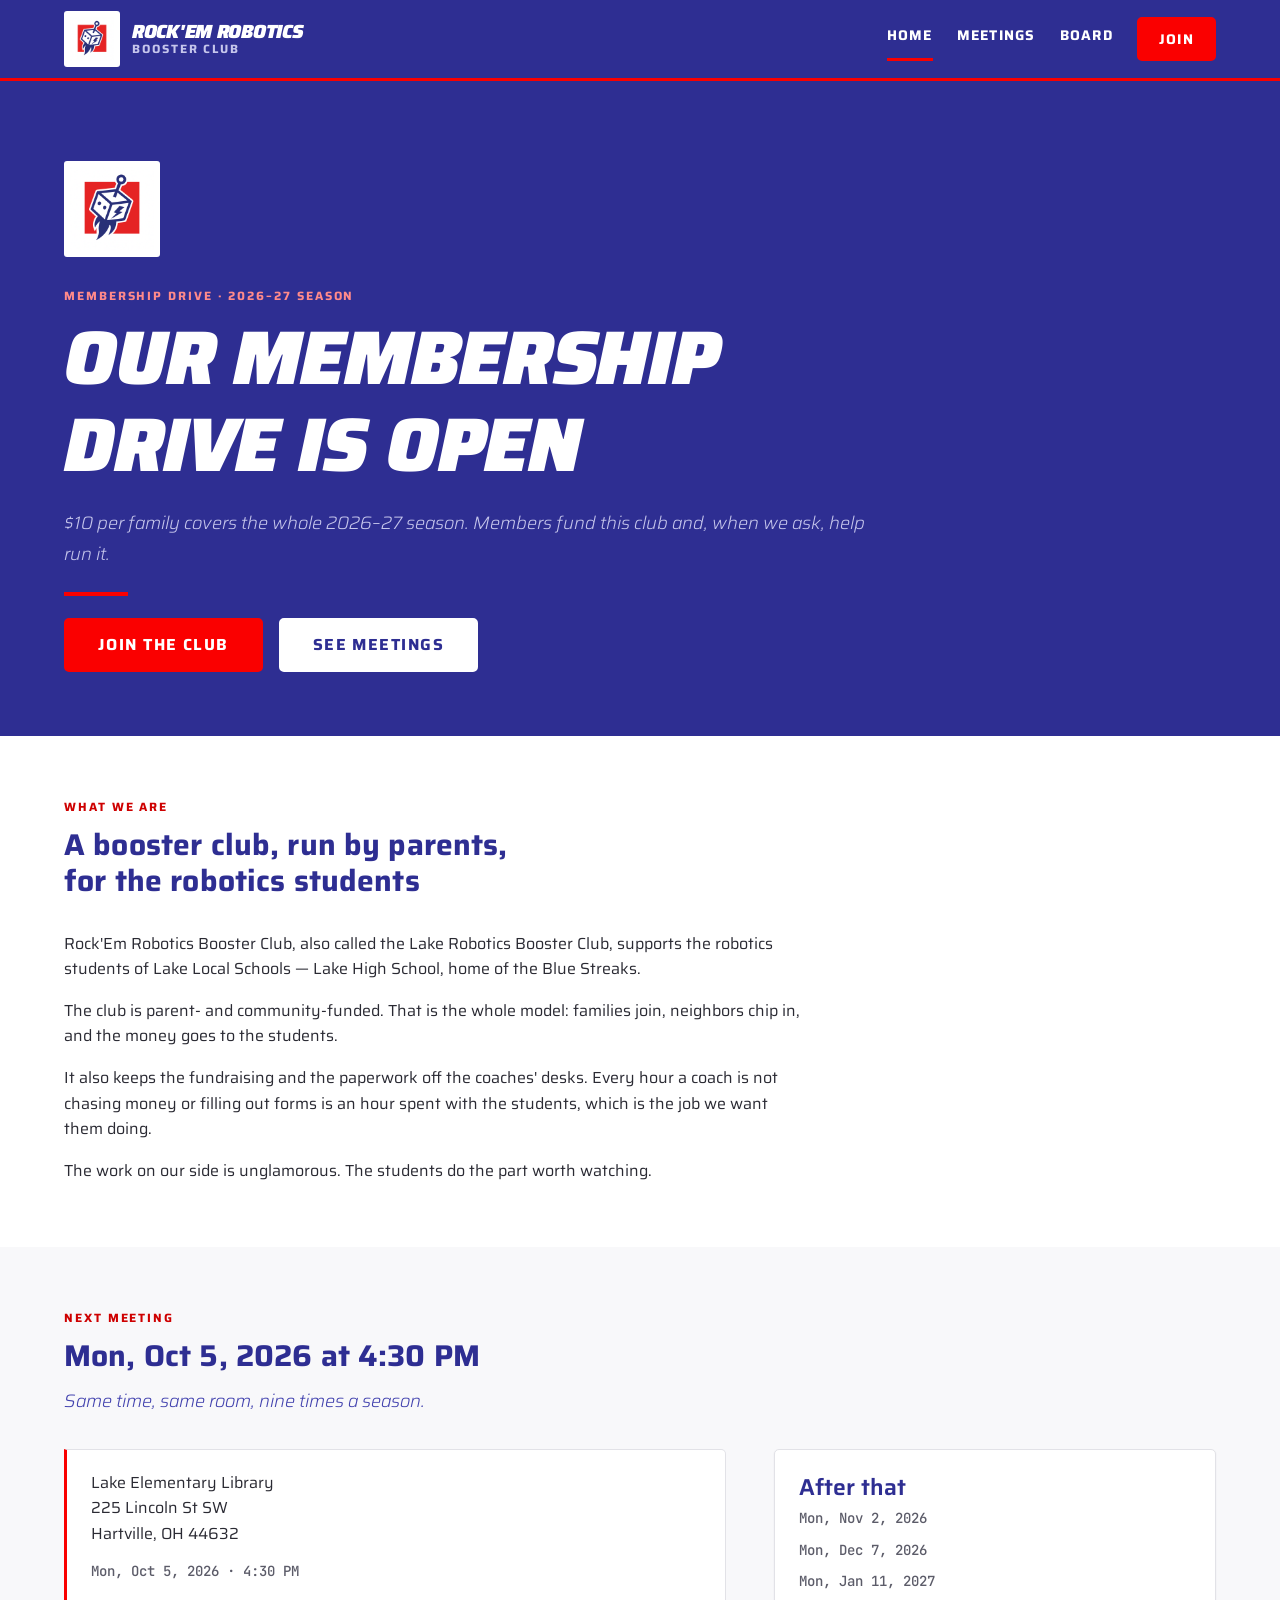
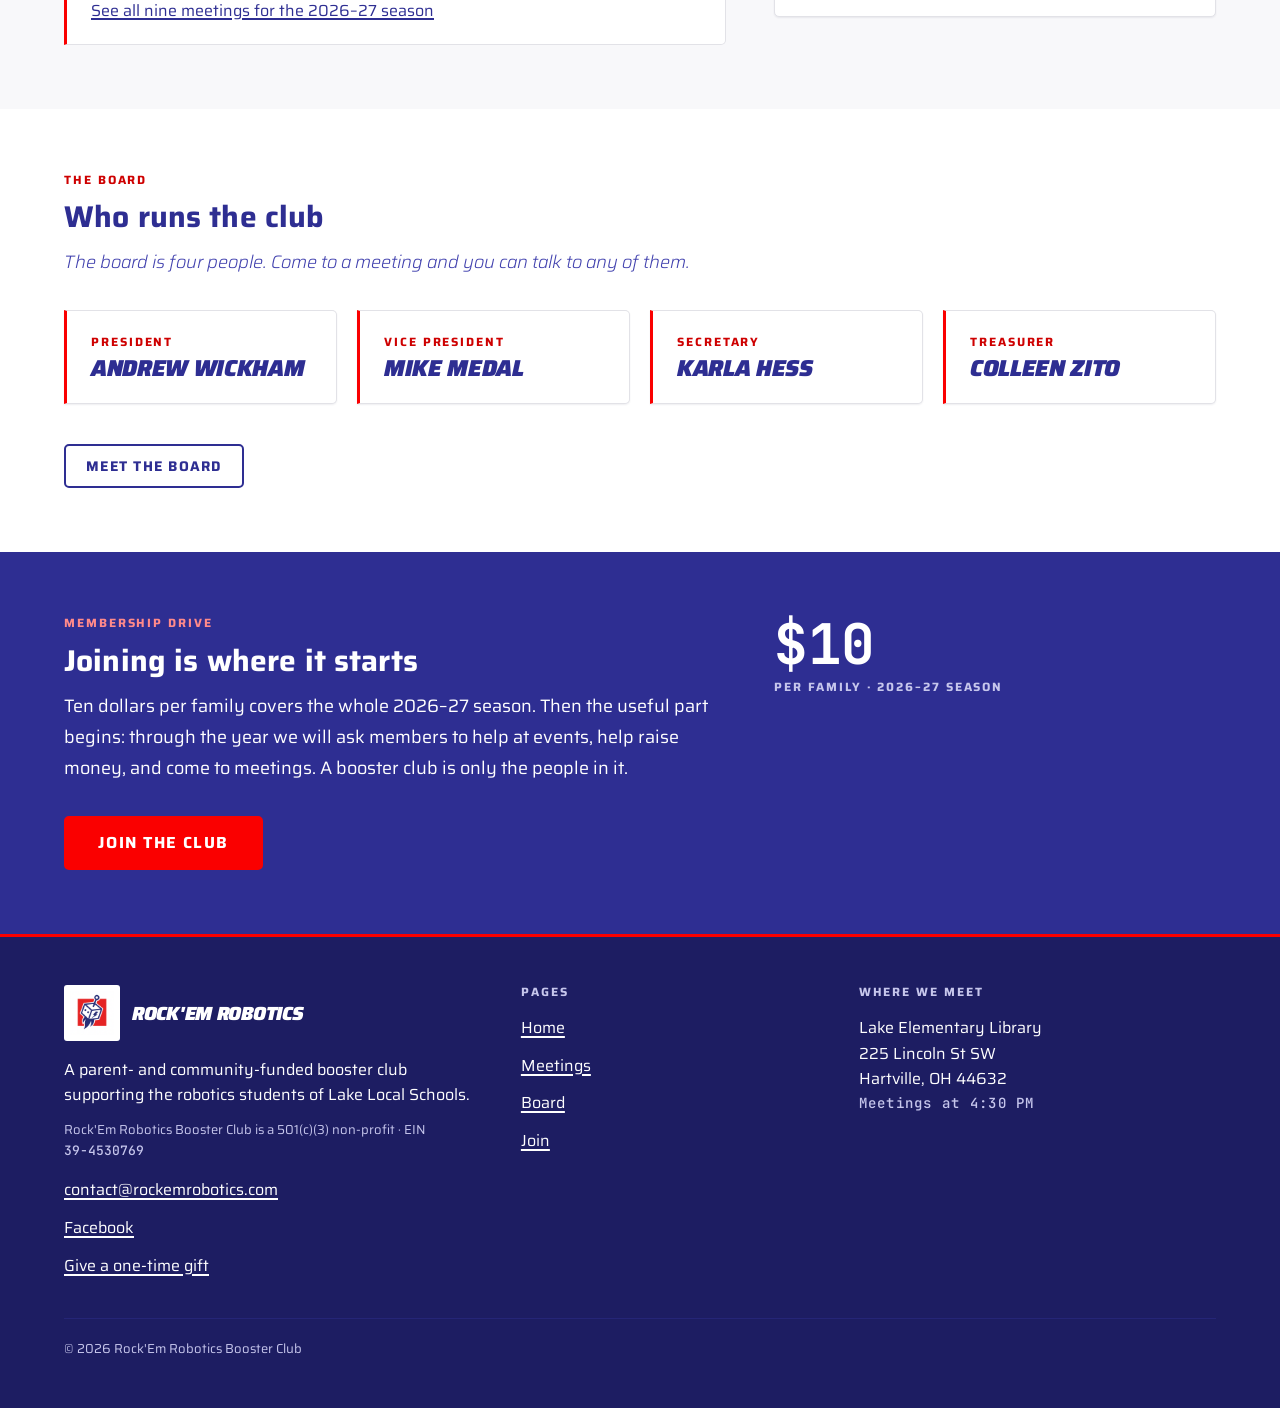
==== index.html @ 0048686b "Build the booster club site Four static pages — home, meetings, board, join — built against the Lake" ====
<!doctype html>
<html lang="en">
<head>
<meta charset="utf-8">
<meta name="viewport" content="width=device-width, initial-scale=1, viewport-fit=cover">
<title>Rock'Em Robotics Booster Club</title>
<meta name="description" content="The Rock'Em Robotics Booster Club membership drive is open: $10 per family for the 2026&ndash;27 season, supporting the robotics students of Lake Local Schools.">
<link rel="icon" href="assets/img/team-logo.png">
<link rel="stylesheet" href="assets/css/site.css">
<script>document.documentElement.classList.add('has-js');</script>
</head>
<body>

<a class="skip-link" href="#main">Skip to main content</a>

<header class="site-header">
  <div class="shell site-header__inner">

    <a class="brand" href="index.html">
      <span class="brand__tile">
        <img class="brand__mark" src="assets/img/team-logo.png" alt="Rock'Em Robotics Booster Club mark" width="44" height="44">
      </span>
      <span class="brand__text">
        <span class="brand__name">Rock'Em Robotics</span>
        <span class="brand__meta">Booster Club</span>
      </span>
    </a>

    <button class="nav-toggle" type="button" aria-expanded="false" aria-controls="site-nav">Menu</button>

    <nav class="site-nav" id="site-nav" aria-label="Main">
      <ul class="nav__list">
        <li><a class="nav__link is-current" aria-current="page" href="index.html">Home</a></li>
        <li><a class="nav__link" href="meetings.html">Meetings</a></li>
        <li><a class="nav__link" href="board.html">Board</a></li>
      </ul>
      <div class="nav__join">
        <a class="btn btn--accent" href="join.html">Join</a>
      </div>
    </nav>

  </div>
</header>

<main id="main">

  <!-- 1. HERO (blue). The membership drive leads the site. Left-aligned. -->
  <section class="band band--brand hero">
    <div class="shell">

      <span class="home-hero-mark">
        <img src="assets/img/team-logo.png" alt="" width="84" height="84">
      </span>

      <p class="eyebrow">Membership drive &middot; 2026&ndash;27 season</p>
      <h1 class="hero__title">Our membership drive is open</h1>
      <p class="lede lake-sub">$10 per family covers the whole 2026&ndash;27 season. Members fund this club and, when we ask, help run it.</p>

      <span class="lake-rule rule-short"></span>

      <div class="actions">
        <a class="btn btn--accent btn--lg" href="join.html">Join the club</a>
        <a class="btn btn--inverse btn--lg" href="meetings.html">See meetings</a>
      </div>

    </div>
  </section>

  <!-- 2. WHAT WE ARE (white). -->
  <section class="band">
    <div class="shell">

      <div class="section-head">
        <p class="eyebrow">What we are</p>
        <h2>A booster club, run by parents, for the robotics students</h2>
      </div>

      <div class="prose">
        <p>Rock'Em Robotics Booster Club, also called the Lake Robotics Booster Club, supports the robotics students of Lake Local Schools &mdash; Lake High School, home of the Blue Streaks.</p>
        <p>The club is parent- and community-funded. That is the whole model: families join, neighbors chip in, and the money goes to the students.</p>
        <p>It also keeps the fundraising and the paperwork off the coaches' desks. Every hour a coach is not chasing money or filling out forms is an hour spent with the students, which is the job we want them doing.</p>
        <p>The work on our side is unglamorous. The students do the part worth watching.</p>
      </div>

    </div>
  </section>

  <!-- 3. NEXT MEETING (alt). -->
  <section class="band band--alt">
    <div class="shell">

      <div class="section-head">
        <p class="eyebrow">Next meeting</p>
        <h2>Mon, Oct 5, 2026 at 4:30 PM</h2>
        <p class="lede lake-sub">Same time, same room, nine times a season.</p>
      </div>

      <div class="split">

        <div class="callout callout--plain">
          <p>Lake Elementary Library<br>
            225 Lincoln St SW<br>
            Hartville, OH 44632</p>
          <p class="meta">Mon, Oct 5, 2026 &middot; 4:30 PM</p>
          <p><a href="meetings.html">See all nine meetings for the 2026&ndash;27 season</a></p>
        </div>

        <div class="card card--static">
          <h3 class="card__title">After that</h3>
          <ul class="list-plain stack stack--sm">
            <li class="meta">Mon, Nov 2, 2026</li>
            <li class="meta">Mon, Dec 7, 2026</li>
            <li class="meta">Mon, Jan 11, 2027</li>
          </ul>
        </div>

      </div>

    </div>
  </section>

  <!-- 4. BOARD GLANCE (white). -->
  <section class="band">
    <div class="shell">

      <div class="section-head">
        <p class="eyebrow">The board</p>
        <h2>Who runs the club</h2>
        <p class="lede lake-sub">The board is four people. Come to a meeting and you can talk to any of them.</p>
      </div>

      <div class="stack stack--lg">

        <div class="roster">
          <div class="person">
            <p class="person__role">President</p>
            <h3 class="person__name">Andrew Wickham</h3>
          </div>
          <div class="person">
            <p class="person__role">Vice President</p>
            <h3 class="person__name">Mike Medal</h3>
          </div>
          <div class="person">
            <p class="person__role">Secretary</p>
            <h3 class="person__name">Karla Hess</h3>
          </div>
          <div class="person">
            <p class="person__role">Treasurer</p>
            <h3 class="person__name">Colleen Zito</h3>
          </div>
        </div>

        <div class="actions">
          <a class="btn btn--outline" href="board.html">Meet the board</a>
        </div>

      </div>

    </div>
  </section>

  <!-- 5. CLOSING CTA (blue). Ends on the membership ask. -->
  <section class="band band--brand">
    <div class="shell">

      <div class="split">

        <div>
          <div class="section-head">
            <p class="eyebrow">Membership drive</p>
            <h2>Joining is where it starts</h2>
            <p class="lede">Ten dollars per family covers the whole 2026&ndash;27 season. Then the useful part begins: through the year we will ask members to help at events, help raise money, and come to meetings. A booster club is only the people in it.</p>
          </div>
          <div class="actions">
            <a class="btn btn--accent btn--lg" href="join.html">Join the club</a>
          </div>
        </div>

        <div class="stat">
          <span class="stat__value">$10</span>
          <span class="stat__label">Per family &middot; 2026&ndash;27 season</span>
        </div>

      </div>

    </div>
  </section>

</main>

<footer class="site-footer">
  <div class="shell">

    <div class="footer__grid">

      <div class="footer__col">
        <div class="footer__brand">
          <span class="brand__tile">
            <img class="brand__mark" src="assets/img/team-logo.png" alt="" width="44" height="44">
          </span>
          <span class="brand__name">Rock'Em Robotics</span>
        </div>
        <p class="footer__text">A parent- and community-funded booster club supporting the robotics students of Lake Local Schools.</p>
        <p class="footer__legal">Rock'Em Robotics Booster Club is a 501(c)(3) non-profit &middot; EIN <span class="mono">39-4530769</span></p>
        <ul class="footer__list">
          <li><a href="mailto:contact@rockemrobotics.com">contact@rockemrobotics.com</a></li>
          <li><a href="https://www.facebook.com/profile.php?id=61582455670782" target="_blank" rel="noopener">Facebook<span class="visually-hidden"> (opens in a new tab)</span></a></li>
          <li><a href="https://givebutter.com/jeBdXF" target="_blank" rel="noopener">Give a one-time gift<span class="visually-hidden"> (opens in a new tab)</span></a></li>
        </ul>
      </div>

      <div class="footer__col">
        <h2 class="footer__title">Pages</h2>
        <ul class="footer__list">
          <li><a href="index.html">Home</a></li>
          <li><a href="meetings.html">Meetings</a></li>
          <li><a href="board.html">Board</a></li>
          <li><a href="join.html">Join</a></li>
        </ul>
      </div>

      <div class="footer__col">
        <h2 class="footer__title">Where we meet</h2>
        <address class="footer__address">
          Lake Elementary Library<br>
          225 Lincoln St SW<br>
          Hartville, OH 44632
        </address>
        <p class="footer__note">Meetings at 4:30 PM</p>
      </div>

    </div>

    <div class="footer__bottom">
      <p class="footer__legal">&copy; 2026 Rock'Em Robotics Booster Club</p>
    </div>

  </div>
</footer>

<script>
(function () {
  var toggle = document.querySelector('.nav-toggle');
  var nav = document.getElementById('site-nav');
  if (!toggle || !nav) { return; }

  function close() {
    nav.classList.remove('is-open');
    toggle.setAttribute('aria-expanded', 'false');
  }

  toggle.addEventListener('click', function () {
    var open = nav.classList.toggle('is-open');
    toggle.setAttribute('aria-expanded', open ? 'true' : 'false');
  });

  nav.addEventListener('click', function (event) {
    if (event.target.closest('a')) { close(); }
  });

  document.addEventListener('keydown', function (event) {
    if (event.key === 'Escape' && nav.classList.contains('is-open')) {
      close();
      toggle.focus();
    }
  });
})();
</script>
</body>
</html>
---- assets/css/site.css ----
@import url("tokens.css");

/* =============================================================================
   Rock'Em Robotics Booster Club — site.css
   Hand-written. No build step, no framework.

   HOW TO EDIT THIS FILE
   - Every colour, size, space, radius, shadow and duration comes from
     assets/css/tokens.css. Never write a raw hex value here (the one exception
     the design system itself makes is #fff, used where the club mark needs an
     opaque white tile). If a value you want does not exist as a token, pick the
     nearest token rather than inventing a number.
   - Breakpoints, in order of appearance at the bottom of each section:
       860px — the nav collapses to a toggle panel; two-column splits stack
       720px — section padding shrinks, grids stack
       560px — tightest phone layout
     Add rules to those three blocks. Do not introduce a fourth breakpoint.

   CONTENTS
     1.  Skip link and shared helpers
     2.  Layout: .shell, .band, grids, prose
     3.  Type helpers: .eyebrow, .lede, hero
     4.  Buttons: .btn and variants
     5.  Cards
     6.  Stats, callouts, chips
     7.  Schedule table and roster
     8.  Site header and navigation
     9.  Site footer
     10. States and motion (incl. prefers-reduced-motion)
     11. Responsive: 860px / 720px / 560px
     12. Board page (board.html)
     13. Meetings page (meetings.html)
     14. Home page (index.html)
   ============================================================================ */


/* =============================================================================
   1. SKIP LINK AND SHARED HELPERS
   ========================================================================== */

/* First focusable element on every page. Off-screen until it is focused. */
.skip-link {
  position: absolute;
  left: var(--space-4);
  top: var(--space-4);
  z-index: var(--z-toast);
  transform: translateY(-200%);
  padding: var(--space-3) var(--space-5);
  background: var(--lake-red);
  color: var(--text-on-red);
  font: var(--type-label);
  font-size: var(--size-caption);
  letter-spacing: var(--tracking-caps);
  text-transform: uppercase;
  text-decoration: none;
  border-radius: var(--radius-md);
  transition: transform var(--duration-fast) var(--ease-standard);
}

.skip-link:focus,
.skip-link:focus-visible {
  transform: translateY(0);
  color: var(--text-on-red);
}

/* Screen-reader-only text (button labels, table captions). */
.visually-hidden {
  position: absolute;
  width: 1px;
  height: 1px;
  margin: -1px;
  padding: 0;
  overflow: hidden;
  clip-path: inset(50%);
  white-space: nowrap;
  border: 0;
}

/* The sticky header would otherwise cover an anchor target. */
#main {
  scroll-margin-top: calc(78px + var(--space-4));
}

/* Lists that are structure, not bullets. */
.list-plain {
  list-style: none;
  margin: 0;
  padding: 0;
}

/* A mono metadata line. Use · as the only separator. */
.meta {
  font: var(--type-mono);
  color: var(--text-muted);
}

/* A row of buttons. Wraps on narrow screens instead of overflowing. */
.actions {
  display: flex;
  flex-wrap: wrap;
  gap: var(--space-4);
  align-items: center;
}


/* =============================================================================
   2. LAYOUT
   ========================================================================== */

/* The one horizontal container. Everything on the page sits in a .shell. */
.shell {
  width: 100%;
  max-width: var(--layout-max);
  margin-inline: auto;
  padding-inline: var(--layout-gutter);
}

/* A full-width horizontal section. Put a .shell directly inside it. */
/* Bands carry their own background, so adjacent ones cannot collapse their
   padding — two neighbours put 2x this value between their content. At the
   token's 80px that came to 160px, which read as too airy for pages this short,
   so the band rhythm is one step down at 64px (128px between sections). */
.band {
  padding-block: var(--space-16);
  background: var(--surface-page);
}

/* Tone modifiers. Alternate these down a long page; never repeat a tone
   back-to-back, and keep at most two tones plus white in play per page. */
.band--alt   { background: var(--surface-page-alt); }
.band--tint  { background: var(--surface-brand-tint); }
.band--brand {
  background: var(--surface-brand);
  color: var(--text-on-blue);
}

/* Text inside a blue band is pure white at full opacity — never alpha-muted. */
.band--brand h1,
.band--brand h2,
.band--brand h3,
.band--brand h4,
.band--brand p,
.band--brand li,
.band--brand dd,
.band--brand dt {
  color: var(--text-on-blue);
}

.band--brand .lake-sub {
  color: var(--blue-200);
}

.band--brand a:not(.btn) {
  color: var(--lake-white);
  text-decoration: underline;
}

.band--brand a:not(.btn):hover {
  color: var(--blue-200);
}

/* A hairline between two bands of the same family, when one is needed. */
.band--ruled {
  border-top: var(--border-hairline) solid var(--border-default);
}

/* Reading measure. Wrap any run of body copy longer than a couple of lines. */
.prose {
  max-width: var(--layout-max-prose);
}

.prose > :last-child {
  margin-bottom: 0;
}

/* A heading sitting directly on body copy needs the breathing room .section-head
   gives its children. .stack manages its own gaps, so leave those alone. */
.prose:not(.stack) > h2,
.prose:not(.stack) > h3,
.prose:not(.stack) > h4 {
  margin-bottom: var(--space-4);
}

/* Vertical rhythm for a stack of blocks. */
.stack     { display: flex; flex-direction: column; gap: var(--space-6); }
.stack--sm { gap: var(--space-3); }
.stack--lg { gap: var(--space-10); }

/* The gap owns spacing inside a stack. Zero the children's own bottom margin so
   the two do not compound — a <p> kept its 16px margin on top of the 24px gap,
   which put 40px between paragraphs but only 24px before a <div>, so the same
   stack spaced unevenly depending on what each child happened to be. Paragraphs
   nested deeper (inside a .prose child) keep their normal rhythm. */
.stack > * {
  margin-bottom: 0;
}

/* Section heading group: .eyebrow + h2 + optional .lake-sub. */
.section-head {
  max-width: var(--layout-max-prose);
  margin-bottom: var(--space-8);
}

.section-head > * + * {
  margin-top: var(--space-3);
}

/* Equal-width grids. All of them collapse to one column at 720px. */
.grid {
  display: grid;
  gap: var(--space-6);
  grid-template-columns: 1fr;
}

.grid--2 { grid-template-columns: repeat(2, minmax(0, 1fr)); }
.grid--3 { grid-template-columns: repeat(3, minmax(0, 1fr)); }
.grid--4 { grid-template-columns: repeat(4, minmax(0, 1fr)); }

/* Content plus a narrower aside. Stacks at 860px. */
.split {
  display: grid;
  grid-template-columns: minmax(0, 1.5fr) minmax(0, 1fr);
  gap: var(--space-12);
  align-items: start;
}


/* =============================================================================
   3. TYPE HELPERS
   Three treatments only: .lake-shout (heavy italic caps), .lake-sub (light
   italic sentence case) and regular upright body. Both .lake-* classes are
   defined in tokens/base.css — consume them, do not redefine them.
   ========================================================================== */

/* Small red all-caps label that sits above a heading. */
.eyebrow {
  display: block;
  font: var(--type-label);
  font-size: var(--size-label);
  letter-spacing: var(--tracking-caps-wide);
  text-transform: uppercase;
  color: var(--red-600);
  margin: 0 0 var(--space-3);
}

.band--brand .eyebrow {
  color: var(--red-300);
}

/* Sub-headline sizing. Pair with .lake-sub for the italic light treatment. */
.lede {
  font-size: var(--size-body-lg);
  line-height: var(--leading-relaxed);
  max-width: var(--layout-max-prose);
}

/* Big number or short shout inside a band. */
.display {
  font-family: var(--font-display);
  font-weight: var(--weight-black);
  font-style: italic;
  text-transform: uppercase;
  letter-spacing: var(--tracking-display);
  line-height: var(--leading-tight);
  font-size: clamp(38px, 6.5vw, var(--size-display-2));
  margin: 0;
}

/* The home-page hero. .hero--center is the ONE place centred text is allowed. */
.hero {
  padding-block: calc(var(--space-16) + var(--space-4)) var(--space-16);
}

.hero__title {
  font-size: clamp(var(--size-h1), 8vw, var(--size-display-1));
  margin: 0 0 var(--space-5);
}

.hero--center {
  text-align: center;
}

.hero--center .hero__title,
.hero--center .lede,
.hero--center .prose {
  margin-inline: auto;
}

.hero--center .actions {
  justify-content: center;
}

/* Mono runs: team number, dates, dollar amounts. */
.mono {
  font-family: var(--font-mono);
  font-weight: var(--weight-medium);
}

/* A short slanted rule under a lockup. .lake-rule comes from base.css;
   this only gives it a sensible width and spacing. */
.rule-short {
  width: var(--space-16);
  margin: var(--space-5) 0;
}

.hero--center .rule-short {
  margin-inline: auto;
}


/* =============================================================================
   4. BUTTONS
   ALL CAPS, bold, verb-first, 1–3 words. Corners stay sharp: --radius-md.
   Never --radius-pill on a button.
   ========================================================================== */

.btn {
  display: inline-flex;
  align-items: center;
  justify-content: center;
  min-height: var(--control-h-md);
  padding: 0 var(--pad-control-x);
  border: var(--border-thick) solid transparent;
  border-radius: var(--radius-md);
  font-family: var(--font-sans);
  font-weight: var(--weight-bold);
  font-size: var(--size-body-sm);
  line-height: 1;
  letter-spacing: var(--tracking-caps);
  text-transform: uppercase;
  text-decoration: none;
  text-align: center;
  cursor: pointer;
  background: transparent;
  transition: var(--transition-control);
}

.btn--lg {
  min-height: var(--control-h-lg);
  padding: 0 var(--space-8);
  font-size: var(--size-body);
}

.btn--sm {
  min-height: var(--control-h-sm);
  padding: 0 var(--space-4);
  font-size: var(--size-caption);
}

/* Fills the width of its container — useful inside a card or on a phone. */
.btn--block {
  display: flex;
  width: 100%;
}

/* Red fill. The membership CTA. */
.btn--accent {
  background: var(--action-accent);
  border-color: var(--action-accent);
  color: var(--text-on-red);
}

/* Blue fill. */
.btn--primary {
  background: var(--action-primary);
  border-color: var(--action-primary);
  color: var(--text-on-blue);
}

/* Blue keyline on a light surface. */
.btn--outline {
  background: transparent;
  border-color: var(--action-primary);
  color: var(--action-primary);
}

/* White on a blue band. */
.btn--inverse {
  background: var(--lake-white);
  border-color: var(--lake-white);
  color: var(--lake-blue);
}

/* The brand's hard offset block. ONE feature element per view — using it twice
   on a page kills it. */
.btn--feature {
  box-shadow: var(--shadow-hard-red);
}


/* =============================================================================
   5. CARDS
   ========================================================================== */

.card {
  background: var(--surface-card);
  border: var(--border-hairline) solid var(--border-default);
  border-radius: var(--radius-md);
  box-shadow: var(--shadow-xs);
  padding: var(--pad-card);
  transition: var(--transition-control);
}

.card > :last-child {
  margin-bottom: 0;
}

/* A card whose whole surface is a link. */
a.card,
.card--interactive {
  display: block;
  box-shadow: var(--shadow-sm);
  text-decoration: none;
  color: var(--text-body);
}

/* Left red keyline — for the one card in a group that needs emphasis. The left
   corners square off so the keyline reads as a straight line, not a bowed edge;
   .callout does the same. Every red keyline in this brand is dead straight. */
.card--accent {
  border-left: var(--border-logo) solid var(--lake-red);
  border-radius: 0 var(--radius-md) var(--radius-md) 0;
}

/* A card sitting on a blue band. */
.band--brand .card {
  border-color: var(--blue-700);
}

.card__title {
  margin: 0 0 var(--space-2);
}

.card__meta {
  font: var(--type-mono);
  color: var(--text-muted);
  margin: 0 0 var(--space-3);
}


/* =============================================================================
   6. STATS, CALLOUTS, CHIPS
   ========================================================================== */

/* A number and its label. Numbers and dollar amounts are mono. */
.stat {
  display: flex;
  flex-direction: column;
  gap: var(--space-2);
}

.stat__value {
  font-family: var(--font-mono);
  font-weight: var(--weight-bold);
  font-size: var(--size-display-2);
  line-height: 1;
  letter-spacing: var(--tracking-display);
  color: var(--lake-blue);
}

.stat__label {
  font: var(--type-label);
  font-size: var(--size-label);
  letter-spacing: var(--tracking-caps-wide);
  text-transform: uppercase;
  color: var(--text-muted);
}

.band--brand .stat__value { color: var(--lake-white); }
.band--brand .stat__label { color: var(--blue-200); }

/* A pulled-out sentence: red keyline on the left, tinted field. */
.callout {
  border-left: var(--border-logo) solid var(--lake-red);
  border-radius: 0 var(--radius-md) var(--radius-md) 0;
  background: var(--surface-brand-tint);
  padding: var(--space-5) var(--space-6);
}

.callout > :last-child {
  margin-bottom: 0;
}

/* On a white or alt band where the tint would disappear. */
.callout--plain {
  background: var(--surface-card);
  border-top: var(--border-hairline) solid var(--border-default);
  border-right: var(--border-hairline) solid var(--border-default);
  border-bottom: var(--border-hairline) solid var(--border-default);
}

.band--brand .callout {
  background: var(--blue-700);
}

/* Small metadata pill. The only place --radius-pill is allowed. */
.chip {
  display: inline-flex;
  align-items: center;
  padding: 3px var(--space-3);
  border-radius: var(--radius-pill);
  background: var(--surface-sunken);
  color: var(--text-muted);
  font-family: var(--font-sans);
  font-weight: var(--weight-bold);
  font-size: var(--size-caption);
  line-height: 1.3;
  letter-spacing: var(--tracking-caps);
  text-transform: uppercase;
  white-space: nowrap;
}

/* A meeting that has already happened. */
.chip--past {
  background: var(--gray-100);
  color: var(--text-muted);
}

/* The next meeting up. Red as a small tinted chip, not a field. */
.chip--next {
  background: var(--surface-accent-tint);
  color: var(--red-700);
}

/* On a blue band. */
.chip--inverse {
  background: var(--blue-700);
  color: var(--lake-white);
}


/* =============================================================================
   7. SCHEDULE TABLE AND ROSTER
   ========================================================================== */

/* Wrap any table in <div class="table-wrap"> so a phone scrolls the table,
   not the page. */
.table-wrap {
  overflow-x: auto;
  -webkit-overflow-scrolling: touch;
}

.schedule {
  width: 100%;
  border-collapse: collapse;
  text-align: left;
}

.schedule th {
  font: var(--type-label);
  font-size: var(--size-caption);
  letter-spacing: var(--tracking-caps-wide);
  text-transform: uppercase;
  color: var(--text-muted);
  padding: 0 var(--space-5) var(--space-3) var(--space-4);
  border-bottom: var(--border-thick) solid var(--border-strong);
  white-space: nowrap;
}

.schedule td {
  padding: var(--space-4) var(--space-5) var(--space-4) var(--space-4);
  border-bottom: var(--border-hairline) solid var(--border-default);
  vertical-align: middle;
}

.schedule th:last-child,
.schedule td:last-child {
  padding-right: var(--space-4);
}

/* The date column is mono. */
.schedule .schedule__date {
  font-family: var(--font-mono);
  font-weight: var(--weight-medium);
  white-space: nowrap;
}

/* Hard-coded state — this is a static site, nothing recomputes at runtime. */
.schedule tr.is-past td {
  color: var(--text-muted);
}

.schedule tr.is-next td {
  background: var(--surface-brand-tint);
  color: var(--text-body);
  font-weight: var(--weight-medium);
}

.schedule tr.is-next td:first-child {
  box-shadow: inset var(--border-logo) 0 0 0 var(--lake-red);
}

/* Board members: name plus role, nothing else. No avatar slot. */
.roster {
  display: grid;
  gap: var(--space-5);
  grid-template-columns: repeat(auto-fit, minmax(220px, 1fr));
}

/* Left red keyline, square on the keyline side — identical to .callout and
   .card--accent. Keep it on the LEFT, not the top: a horizontal 3px border lands
   on a fractional y and antialiases at both ends, so only one of its three rows
   is full-strength red and the bar reads visibly lighter than a vertical one.
   Every red keyline on this site is vertical for that reason. */
.person {
  background: var(--surface-card);
  border: var(--border-hairline) solid var(--border-default);
  border-left: var(--border-logo) solid var(--lake-red);
  border-radius: 0 var(--radius-md) var(--radius-md) 0;
  box-shadow: var(--shadow-xs);
  padding: var(--pad-card);
}

.person__name {
  font-family: var(--font-display);
  font-weight: var(--weight-black);
  font-style: italic;
  text-transform: uppercase;
  letter-spacing: var(--tracking-display);
  line-height: var(--leading-tight);
  font-size: var(--size-h3);
  color: var(--text-heading);
  margin: 0 0 var(--space-2);
}

.person__role {
  font: var(--type-label);
  font-size: var(--size-label);
  letter-spacing: var(--tracking-caps-wide);
  text-transform: uppercase;
  color: var(--red-600);
  margin: 0;
}


/* =============================================================================
   8. SITE HEADER AND NAVIGATION
   The nav is always in the DOM. Under 860px it only collapses once JS has added
   .has-js to <html>, so the site is fully navigable with JS switched off.
   ========================================================================== */

.site-header {
  position: sticky;
  top: 0;
  z-index: var(--z-header);
  background: var(--surface-brand);
  border-bottom: var(--border-logo) solid var(--lake-red);
}

.site-header__inner {
  display: flex;
  align-items: center;
  justify-content: space-between;
  gap: var(--space-6);
  min-height: 78px;
}

/* ---- Brand lockup: white tile + two-line wordmark ---- */

.brand {
  display: flex;
  align-items: center;
  gap: var(--space-3);
  text-decoration: none;
  flex-shrink: 0;
}

/* The club mark is opaque white artwork, so on blue it must sit in a
   white tile. #fff is the one literal the design system itself uses. */
.brand__tile {
  display: block;
  background: #fff;
  border-radius: var(--radius-sm);
  padding: 6px;
  flex-shrink: 0;
}

.brand__mark {
  display: block;
  width: 44px;
  height: 44px;
}

.brand__text {
  display: flex;
  flex-direction: column;
  gap: 2px;
  min-width: 0;
}

.brand__name {
  font-family: var(--font-display);
  font-weight: var(--weight-black);
  font-style: italic;
  text-transform: uppercase;
  letter-spacing: var(--tracking-display);
  line-height: var(--leading-tight);
  font-size: var(--size-h4);
  color: var(--lake-white);
}

.brand__meta {
  font-family: var(--font-sans);
  font-weight: var(--weight-bold);
  font-size: var(--size-label);
  line-height: 1.2;
  letter-spacing: var(--tracking-caps-wide);
  text-transform: uppercase;
  color: var(--blue-200);
}

.brand:hover .brand__name {
  color: var(--lake-white);
}

/* ---- Nav ---- */

.site-nav {
  display: flex;
  align-items: center;
  gap: var(--space-6);
}

.nav__list {
  display: flex;
  align-items: center;
  gap: var(--space-6);
  list-style: none;
  margin: 0;
  padding: 0;
}

.nav__link {
  position: relative;
  display: inline-flex;
  align-items: center;
  min-height: var(--control-h-md);
  padding: 0 0 var(--space-1);
  font-family: var(--font-sans);
  font-weight: var(--weight-bold);
  font-size: var(--size-body-sm);
  letter-spacing: var(--tracking-caps);
  text-transform: uppercase;
  text-decoration: none;
  color: var(--lake-white);
  border-bottom: var(--border-logo) solid transparent;
  transition: var(--transition-control);
}

.nav__link:hover {
  color: var(--lake-white);
  border-bottom-color: var(--action-accent-hover);
}

/* Current page: solid 3px red underline flush to the bottom of the item.
   Markup carries BOTH class="is-current" and aria-current="page". */
.nav__link.is-current,
.nav__link[aria-current="page"] {
  border-bottom-color: var(--lake-red);
}

/* The Join item in the header is a red button, not a plain link. */
.nav__join {
  flex-shrink: 0;
}

/* On join.html the button itself is the current page. It is already red, so
   the marker is a white keyline in the same 3px weight. */
.nav__join .btn.is-current,
.nav__join .btn[aria-current="page"] {
  box-shadow: inset 0 calc(-1 * var(--border-logo)) 0 0 var(--lake-white);
}

/* ---- Mobile toggle ---- */

/* Hidden by default. Revealed by the 860px block, and only when .has-js is set
   — with JS off there is nothing to toggle and the nav stays visible. */
.nav-toggle {
  display: none;
  align-items: center;
  min-height: var(--control-h-md);
  padding: 0 var(--space-4);
  background: transparent;
  border: var(--border-thick) solid var(--lake-white);
  border-radius: var(--radius-md);
  color: var(--lake-white);
  font-family: var(--font-sans);
  font-weight: var(--weight-bold);
  font-size: var(--size-body-sm);
  letter-spacing: var(--tracking-caps);
  text-transform: uppercase;
  cursor: pointer;
  transition: var(--transition-control);
}

.nav-toggle:hover {
  background: var(--blue-700);
}


/* =============================================================================
   9. SITE FOOTER
   ========================================================================== */

.site-footer {
  background: var(--surface-brand-deep);
  color: var(--lake-white);
  padding-block: var(--section-pad-y-sm);
  border-top: var(--border-logo) solid var(--lake-red);
}

.footer__grid {
  display: grid;
  grid-template-columns: minmax(0, 1.4fr) minmax(0, 1fr) minmax(0, 1.2fr);
  gap: var(--space-10);
}

.footer__col > :last-child {
  margin-bottom: 0;
}

.footer__title {
  font: var(--type-label);
  font-size: var(--size-label);
  letter-spacing: var(--tracking-caps-wide);
  text-transform: uppercase;
  color: var(--blue-200);
  margin: 0 0 var(--space-4);
}

.footer__brand {
  display: flex;
  align-items: center;
  gap: var(--space-3);
  margin-bottom: var(--space-4);
}

.footer__text {
  color: var(--lake-white);
  max-width: 42ch;
  margin: 0 0 var(--space-3);
}

.footer__note {
  font-family: var(--font-mono);
  font-weight: var(--weight-medium);
  font-size: var(--size-body-sm);
  letter-spacing: var(--tracking-caps);
  color: var(--blue-200);
}

.footer__list {
  list-style: none;
  margin: 0;
  padding: 0;
  display: flex;
  flex-direction: column;
  gap: var(--space-3);
}

/* The contact/social list in column 1 follows the 501(c)(3) line rather than a
   .footer__title, so it needs the space that title would have supplied. */
.footer__legal + .footer__list {
  margin-top: var(--space-4);
}

.site-footer a {
  color: var(--lake-white);
  text-decoration: underline;
  text-decoration-thickness: 2px;
  text-underline-offset: 3px;
}

.site-footer a:hover {
  color: var(--red-300);
}

.footer__address {
  font-style: normal;
  line-height: var(--leading-body);
  color: var(--lake-white);
}

.footer__bottom {
  display: flex;
  flex-wrap: wrap;
  justify-content: space-between;
  gap: var(--space-3) var(--space-6);
  margin-top: var(--space-10);
  padding-top: var(--space-5);
  border-top: var(--border-hairline) solid var(--blue-700);
}

.footer__legal {
  font-size: var(--size-caption);
  color: var(--blue-200);
  margin: 0;
}


/* =============================================================================
   10. STATES AND MOTION
   Hover on a filled button DARKENS one ramp step — never lightens, never
   changes opacity. Press moves down 1px, no scale. Focus is a 2px red ring.
   ========================================================================== */

/* ---- Hover: filled buttons darken one step ---- */
.btn--accent:hover  { background: var(--action-accent-hover);  border-color: var(--action-accent-hover);  color: var(--text-on-red); }
.btn--primary:hover { background: var(--action-primary-hover); border-color: var(--action-primary-hover); color: var(--text-on-blue); }
.btn--outline:hover { background: var(--surface-brand-tint);   border-color: var(--action-primary-hover); color: var(--action-primary-hover); }
.btn--inverse:hover { background: var(--blue-100);             border-color: var(--blue-100);             color: var(--blue-700); }

/* ---- Press: down by --press-translate, plus the -active ramp step ---- */
.btn:active {
  transform: translateY(var(--press-translate));
}

.btn--accent:active  { background: var(--action-accent-active);  border-color: var(--action-accent-active); }
.btn--primary:active { background: var(--action-primary-active); border-color: var(--action-primary-active); }
.btn--outline:active { background: var(--blue-100);              border-color: var(--action-primary-active); color: var(--action-primary-active); }
.btn--inverse:active { background: var(--blue-200);              border-color: var(--blue-200);              color: var(--blue-800); }

/* The hard offset block tucks in on press so the button looks pushed. */
.btn--feature:active {
  box-shadow: var(--shadow-hard-red-sm);
}

/* ---- Hover on a card: --shadow-sm to --shadow-md plus a 2px rise ---- */
.card:hover {
  box-shadow: var(--shadow-md);
  transform: translateY(-2px);
}

/* Opt out for a card that is purely a container. */
.card--static:hover {
  box-shadow: var(--shadow-xs);
  transform: none;
}

a.card:active,
.card--interactive:active {
  transform: translateY(var(--press-translate));
  box-shadow: var(--shadow-sm);
}

/* ---- Hover on a link: blue to red, underline stays ---- */
/* base.css already does a:hover { color: var(--text-link-hover) }. This keeps
   the underline from disappearing on links inside prose. */
.prose a:hover,
.callout a:hover,
.card a:hover {
  color: var(--text-link-hover);
  text-decoration: underline;
}

/* ---- Focus: 2px solid red at 2px offset, on everything focusable ---- */
.btn:focus-visible,
.nav__link:focus-visible,
.nav-toggle:focus-visible,
.card:focus-visible,
.brand:focus-visible {
  outline: var(--border-thick) solid var(--focus-ring);
  outline-offset: 2px;
}

/* ---- Entrances: a fade plus a 6px rise. Nothing else, nowhere else. ---- */
.enter {
  animation: enter var(--duration-base) var(--ease-standard) both;
}

@keyframes enter {
  from { opacity: 0; transform: translateY(6px); }
  to   { opacity: 1; transform: none; }
}

/* ---- Reduced motion: drop every transform, keep opacity ---- */
@media (prefers-reduced-motion: reduce) {
  *,
  *::before,
  *::after {
    animation-duration: 0.01ms !important;
    animation-iteration-count: 1 !important;
    transition-duration: 0.01ms !important;
    scroll-behavior: auto !important;
  }

  /* The skip link is deliberately NOT in this list: translateY(-200%) is the
     only thing keeping it off-screen when it is not focused. Its transition is
     already neutralised by the duration override above, so the reveal is
     instant without the transform being cancelled. */
  .btn:active,
  .card:hover,
  a.card:active,
  .card--interactive:active {
    transform: none;
  }

  .enter {
    animation: enter-fade var(--duration-fast) linear both;
  }

  @keyframes enter-fade {
    from { opacity: 0; }
    to   { opacity: 1; }
  }

  /* The mobile panel still fades; it just does not slide. */
  .has-js .site-nav {
    transform: none;
  }
}


/* =============================================================================
   11. RESPONSIVE
   Three breakpoints. Put new rules in the matching block.
   ========================================================================== */

/* ---- 860px: the nav collapses, two-column splits stack ------------------- */
@media (max-width: 860px) {

  .site-header__inner {
    min-height: 66px;
    gap: var(--space-4);
  }

  #main {
    scroll-margin-top: calc(66px + var(--space-4));
  }

  /* With JS off, .has-js is never set: the nav simply stacks under the lockup
     and every page stays reachable. */
  .site-header__inner {
    flex-wrap: wrap;
    padding-block: var(--space-3);
  }

  .site-nav {
    width: 100%;
    flex-direction: column;
    align-items: stretch;
    gap: var(--space-2);
  }

  .nav__list {
    flex-direction: column;
    align-items: stretch;
    gap: 0;
  }

  .nav__link {
    min-height: var(--control-h-md);
    padding: var(--space-2) 0;
    border-bottom: var(--border-hairline) solid var(--blue-500);
  }

  /* The current-page marker stays a solid 3px red underline. */
  .nav__link.is-current,
  .nav__link[aria-current="page"] {
    border-bottom: var(--border-logo) solid var(--lake-red);
  }

  .nav__join {
    margin-top: var(--space-3);
  }

  .nav__join .btn {
    width: 100%;
  }

  /* With JS on, that stacked list becomes a toggled panel. */
  .has-js .nav-toggle {
    display: inline-flex;
  }

  .has-js .site-header__inner {
    flex-wrap: nowrap;
    padding-block: 0;
  }

  .has-js .site-nav {
    position: absolute;
    left: 0;
    right: 0;
    top: 100%;
    width: auto;
    z-index: var(--z-dropdown);
    padding: var(--space-5) var(--layout-gutter) var(--space-6);
    background: var(--surface-brand);
    border-bottom: var(--border-logo) solid var(--lake-red);
    box-shadow: var(--shadow-lg);
    opacity: 0;
    visibility: hidden;
    transform: translateY(-6px);
    transition:
      opacity var(--duration-base) var(--ease-standard),
      transform var(--duration-base) var(--ease-standard),
      visibility var(--duration-base) var(--ease-standard);
  }

  .has-js .site-nav.is-open {
    opacity: 1;
    visibility: visible;
    transform: none;
  }

  /* Layout */
  .split {
    grid-template-columns: 1fr;
    gap: var(--space-10);
  }

  .grid--4 {
    grid-template-columns: repeat(2, minmax(0, 1fr));
  }

  .footer__grid {
    grid-template-columns: repeat(2, minmax(0, 1fr));
    gap: var(--space-8);
  }
}

/* ---- 720px: tighter sections, grids stack -------------------------------- */
@media (max-width: 720px) {

  .band {
    padding-block: var(--space-10);
  }

  .hero {
    padding-block: calc(var(--space-10) + var(--space-3)) var(--space-10);
  }

  .grid--2,
  .grid--3,
  .grid--4 {
    grid-template-columns: 1fr;
  }

  .section-head {
    margin-bottom: var(--space-8);
  }

  .footer__grid {
    grid-template-columns: 1fr;
    gap: var(--space-8);
  }

  .roster {
    grid-template-columns: 1fr;
  }

  .stat__value {
    font-size: var(--size-h1);
  }
}

/* ---- 560px: tightest phone layout (tested down to 320px) ----------------- */
@media (max-width: 560px) {

  .shell {
    padding-inline: var(--space-4);
  }

  .has-js .site-nav {
    padding-inline: var(--space-4);
  }

  /* At 320px the lockup plus the toggle is wider than the viewport unless the
     lockup is allowed to give. The tile keeps its size; only the wordmark wraps. */
  .brand {
    flex-shrink: 1;
    min-width: 0;
  }

  .nav-toggle {
    padding: 0 var(--space-3);
  }

  .brand__mark {
    width: 34px;
    height: 34px;
  }

  .brand__tile {
    padding: var(--space-1);
  }

  .brand__name {
    font-size: var(--size-body);
  }

  .brand__meta {
    font-size: var(--size-caption);
    letter-spacing: var(--tracking-caps);
  }

  .card,
  .person {
    padding: var(--space-5);
  }

  .callout {
    padding: var(--space-4) var(--space-5);
  }

  /* Buttons go full width so nothing gets clipped at 320px. */
  .actions .btn {
    width: 100%;
  }

  .btn--lg {
    padding-inline: var(--space-5);
  }

  .schedule th,
  .schedule td {
    padding-inline: var(--space-3) var(--space-3);
  }

  .footer__bottom {
    margin-top: var(--space-8);
  }
}

/* =============================================================================
   12. BOARD PAGE (board.html)
   The roster cards lead with the role as the red eyebrow label and put the
   name underneath as the heading, which is the reverse of the source order the
   base .person rules assume. These two lines only move the spacing to match;
   no new class names, and nothing shared is restyled.
   ========================================================================== */

.person .person__role { margin-bottom: var(--space-2); }
.person > :last-child { margin-bottom: 0; }


/* =============================================================================
   13. MEETINGS PAGE (meetings.html)
   Three additions, all used only by meetings.html. Nothing here restyles a
   shared component — .schedule, .card, .chip and the band tones are consumed
   exactly as they ship above.
   ========================================================================== */

/* The address inside the "Where we meet" card. <address> defaults to italic,
   and italic is reserved for .lake-shout / .lake-sub, so reset it. */
.meetings-address {
  font-style: normal;
  line-height: var(--leading-body);
  margin: 0 0 var(--space-3);
}

/* Holds "Aug 31, 2026" together on one line once the 560px block below lets
   the rest of the date cell wrap. */
.meetings-date__text {
  white-space: nowrap;
}

@media (max-width: 560px) {

  /* At phone width the Day and Place columns come out. Every meeting is a
     Monday at the Lake Elementary Library, and both facts are stated above the
     table, so date and time are what is left — and they fit at 320px. The
     columns are dropped rather than left to scroll sideways. */
  .meetings-schedule th:nth-child(2),
  .meetings-schedule td:nth-child(2),
  .meetings-schedule th:nth-child(4),
  .meetings-schedule td:nth-child(4) {
    display: none;
  }

  /* Let the Past / Next chip drop below the date instead of widening the cell. */
  .meetings-schedule .schedule__date {
    white-space: normal;
  }
}

/* =============================================================================
   14. HOME PAGE (index.html) — page-specific, nothing else uses this.
   The hero shows the club mark larger than the 44px header lockup, so it needs
   its own white tile rather than the chrome's .brand__tile. The mark artwork is
   opaque white, so on the blue hero band it must sit on a white field — #fff is
   the one literal the design system itself uses. Everything else on the home
   page is built from the shared classes above.
   ========================================================================== */

.home-hero-mark {
  display: inline-block;
  margin-bottom: var(--space-6);
  padding: 6px;
  background: #fff;
  border-radius: var(--radius-sm);
}

.home-hero-mark img {
  display: block;
  width: 84px;
  height: 84px;
}

@media (max-width: 560px) {
  .home-hero-mark img {
    width: 64px;
    height: 64px;
  }
}
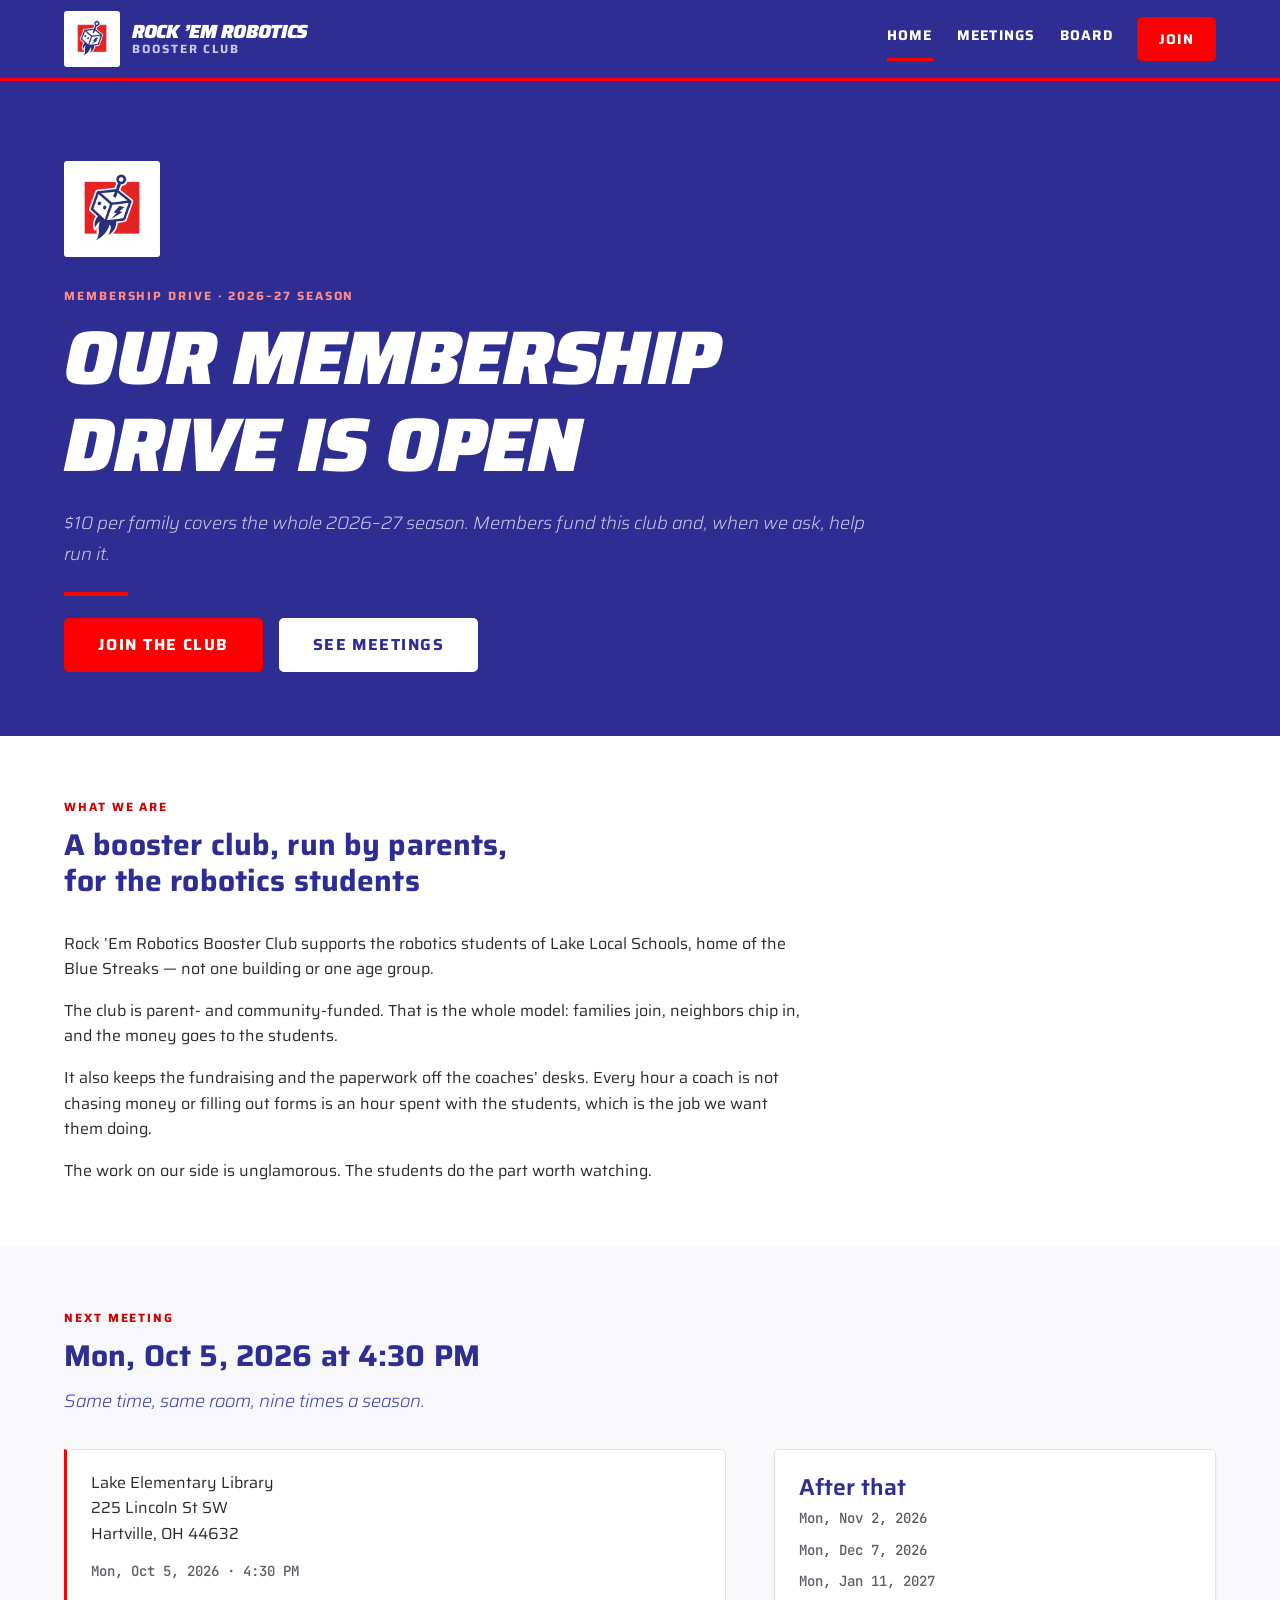
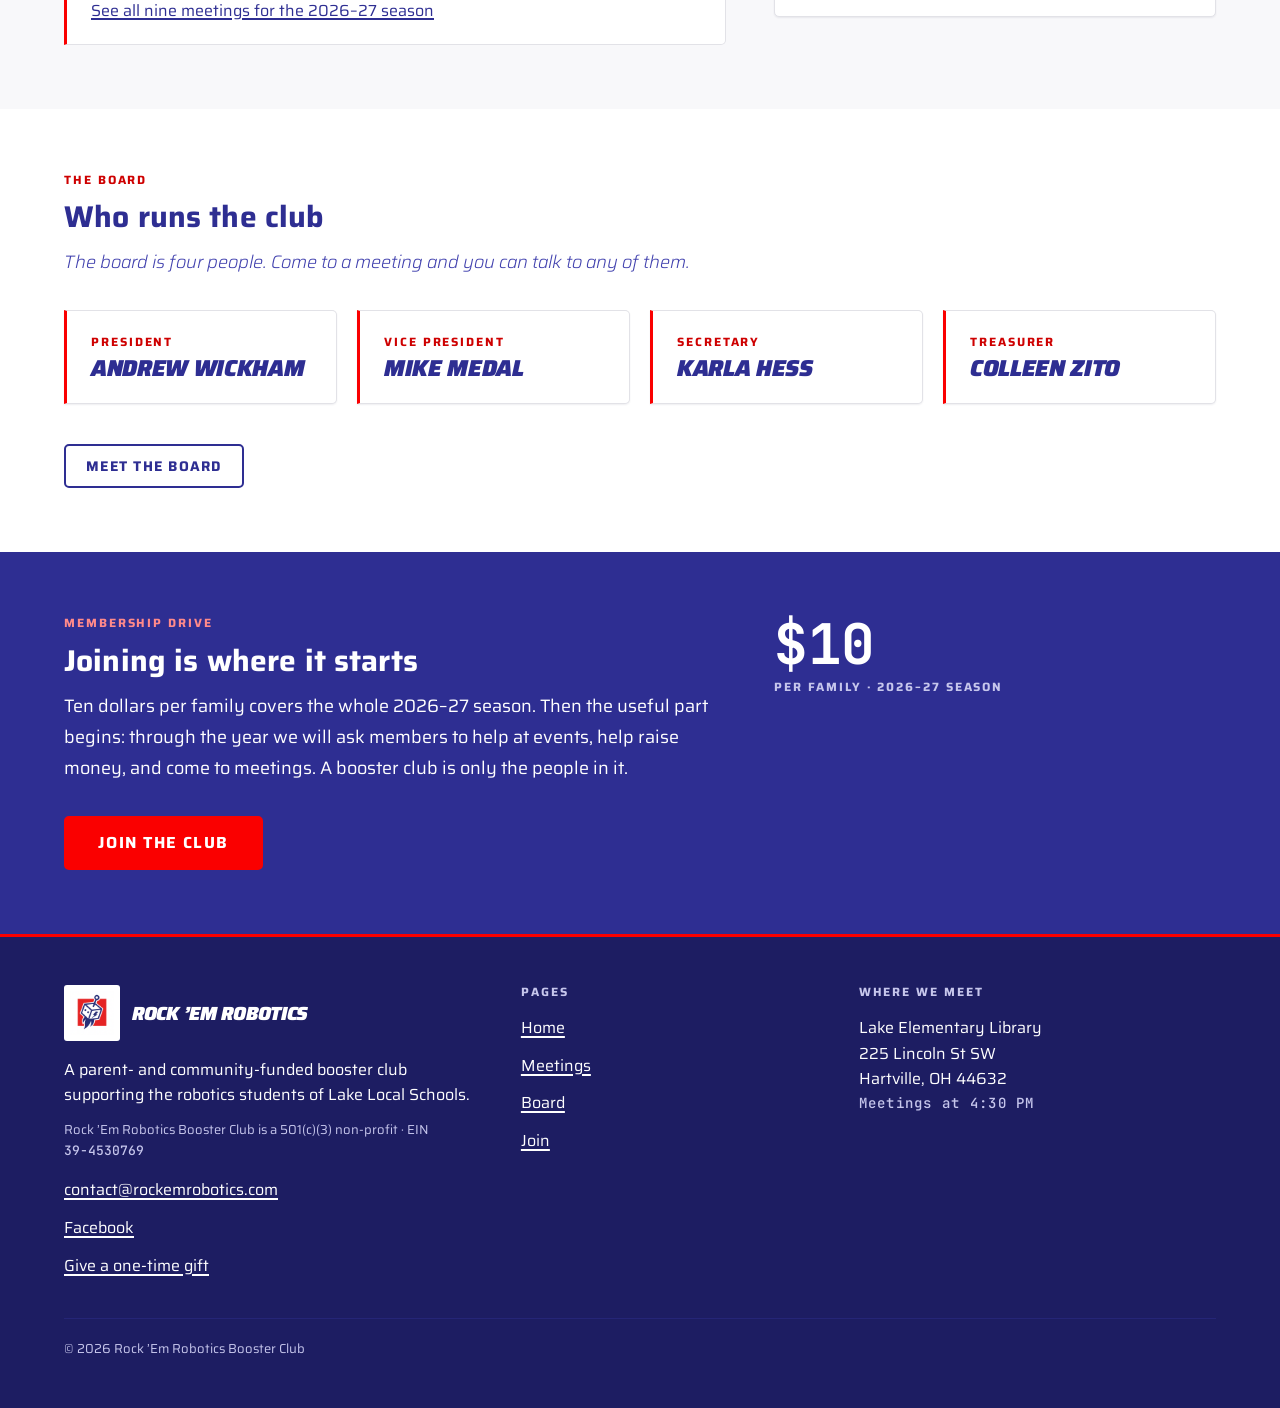
==== commit 98978794: "Correct the club name and who the club serves - The name is "Rock 'Em Robotics Booster Club", with a" ====
--- a/index.html
+++ b/index.html
@@ -3,8 +3,8 @@
 <head>
 <meta charset="utf-8">
 <meta name="viewport" content="width=device-width, initial-scale=1, viewport-fit=cover">
-<title>Rock'Em Robotics Booster Club</title>
-<meta name="description" content="The Rock'Em Robotics Booster Club membership drive is open: $10 per family for the 2026&ndash;27 season, supporting the robotics students of Lake Local Schools.">
+<title>Rock &rsquo;Em Robotics Booster Club</title>
+<meta name="description" content="The Rock &rsquo;Em Robotics Booster Club membership drive is open: $10 per family for the 2026&ndash;27 season, supporting the robotics students of Lake Local Schools.">
 <link rel="icon" href="assets/img/team-logo.png">
 <link rel="stylesheet" href="assets/css/site.css">
 <script>document.documentElement.classList.add('has-js');</script>
@@ -18,10 +18,10 @@
 
     <a class="brand" href="index.html">
       <span class="brand__tile">
-        <img class="brand__mark" src="assets/img/team-logo.png" alt="Rock'Em Robotics Booster Club mark" width="44" height="44">
+        <img class="brand__mark" src="assets/img/team-logo.png" alt="Rock &rsquo;Em Robotics Booster Club mark" width="44" height="44">
       </span>
       <span class="brand__text">
-        <span class="brand__name">Rock'Em Robotics</span>
+        <span class="brand__name">Rock &rsquo;Em Robotics</span>
         <span class="brand__meta">Booster Club</span>
       </span>
     </a>
@@ -76,9 +76,9 @@
       </div>
 
       <div class="prose">
-        <p>Rock'Em Robotics Booster Club, also called the Lake Robotics Booster Club, supports the robotics students of Lake Local Schools &mdash; Lake High School, home of the Blue Streaks.</p>
+        <p>Rock &rsquo;Em Robotics Booster Club supports the robotics students of Lake Local Schools, home of the Blue Streaks &mdash; not one building or one age group.</p>
         <p>The club is parent- and community-funded. That is the whole model: families join, neighbors chip in, and the money goes to the students.</p>
-        <p>It also keeps the fundraising and the paperwork off the coaches' desks. Every hour a coach is not chasing money or filling out forms is an hour spent with the students, which is the job we want them doing.</p>
+        <p>It also keeps the fundraising and the paperwork off the coaches&rsquo; desks. Every hour a coach is not chasing money or filling out forms is an hour spent with the students, which is the job we want them doing.</p>
         <p>The work on our side is unglamorous. The students do the part worth watching.</p>
       </div>
 
@@ -198,10 +198,10 @@
           <span class="brand__tile">
             <img class="brand__mark" src="assets/img/team-logo.png" alt="" width="44" height="44">
           </span>
-          <span class="brand__name">Rock'Em Robotics</span>
+          <span class="brand__name">Rock &rsquo;Em Robotics</span>
         </div>
         <p class="footer__text">A parent- and community-funded booster club supporting the robotics students of Lake Local Schools.</p>
-        <p class="footer__legal">Rock'Em Robotics Booster Club is a 501(c)(3) non-profit &middot; EIN <span class="mono">39-4530769</span></p>
+        <p class="footer__legal">Rock &rsquo;Em Robotics Booster Club is a 501(c)(3) non-profit &middot; EIN <span class="mono">39-4530769</span></p>
         <ul class="footer__list">
           <li><a href="mailto:contact@rockemrobotics.com">contact@rockemrobotics.com</a></li>
           <li><a href="https://www.facebook.com/profile.php?id=61582455670782" target="_blank" rel="noopener">Facebook<span class="visually-hidden"> (opens in a new tab)</span></a></li>
@@ -232,7 +232,7 @@
     </div>
 
     <div class="footer__bottom">
-      <p class="footer__legal">&copy; 2026 Rock'Em Robotics Booster Club</p>
+      <p class="footer__legal">&copy; 2026 Rock &rsquo;Em Robotics Booster Club</p>
     </div>
 
   </div>
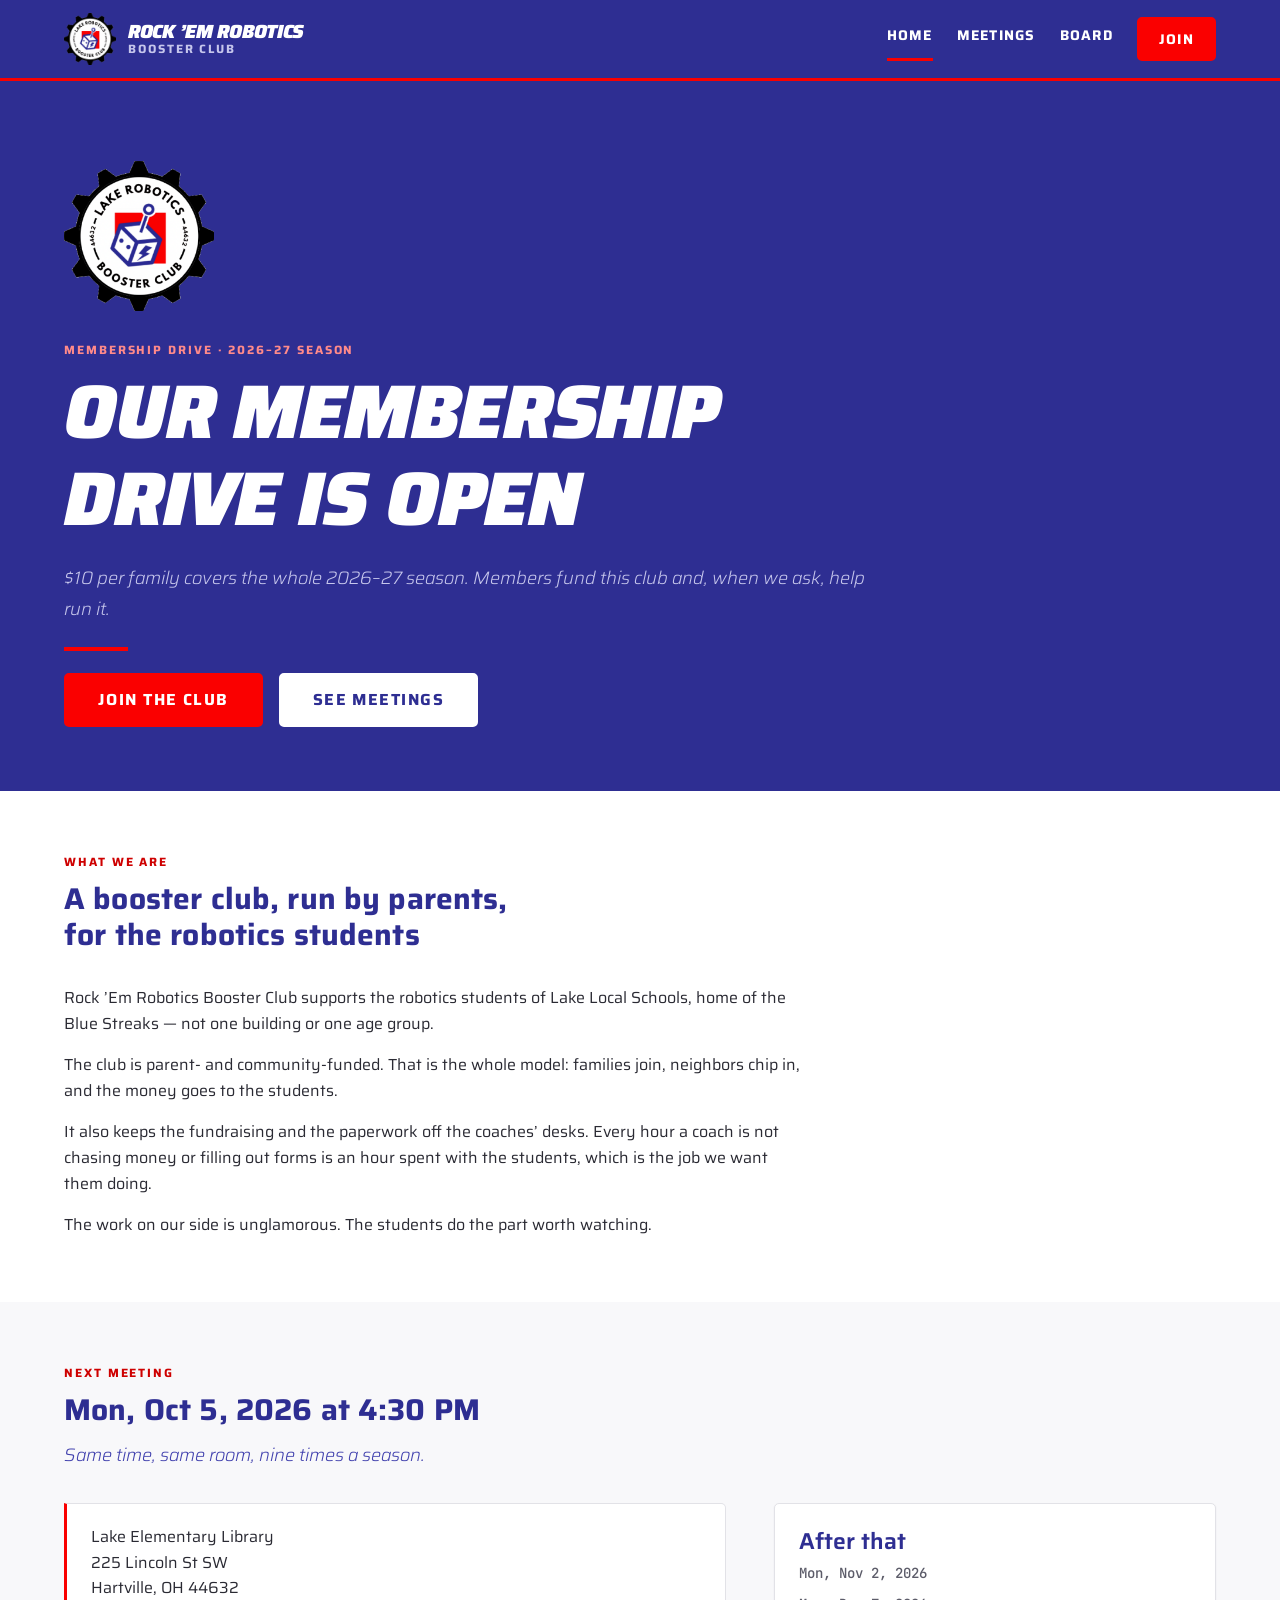
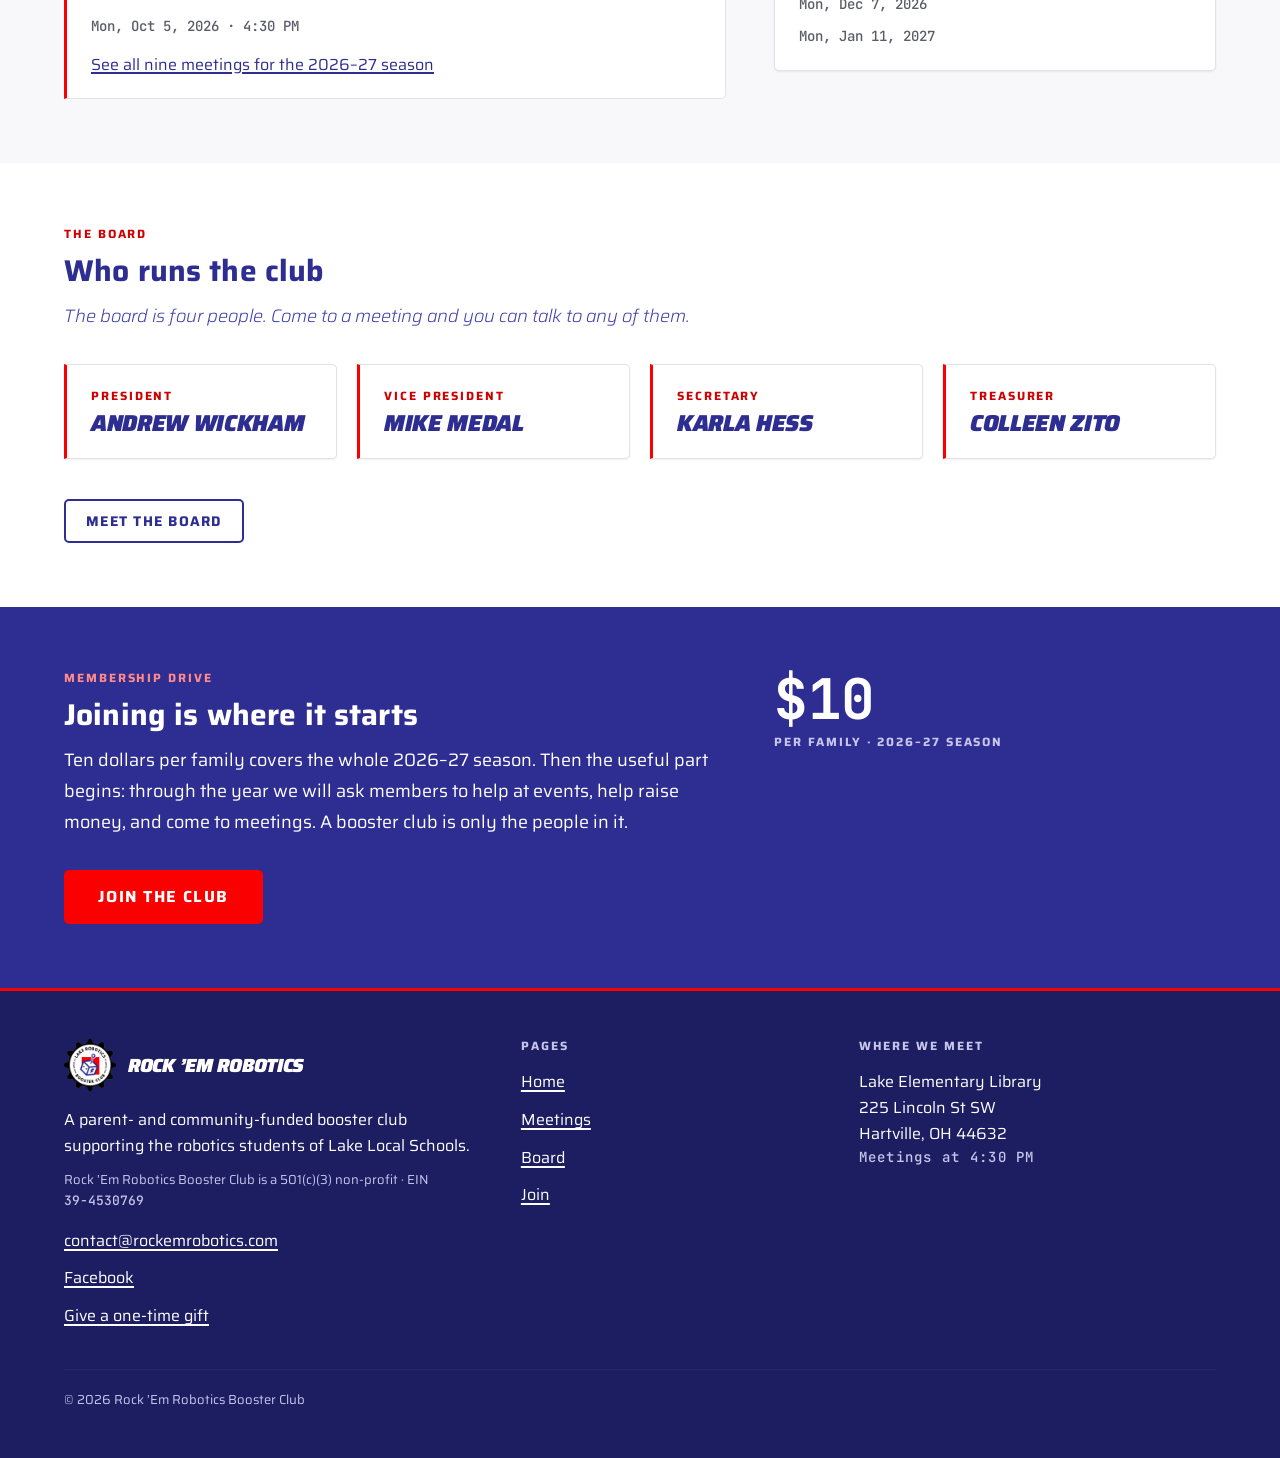
==== commit 73faf358: "Use the real club logo The booster club's gear mark replaces the placeholder logo in the header, foo" ====
--- a/index.html
+++ b/index.html
@@ -5,7 +5,7 @@
 <meta name="viewport" content="width=device-width, initial-scale=1, viewport-fit=cover">
 <title>Rock &rsquo;Em Robotics Booster Club</title>
 <meta name="description" content="The Rock &rsquo;Em Robotics Booster Club membership drive is open: $10 per family for the 2026&ndash;27 season, supporting the robotics students of Lake Local Schools.">
-<link rel="icon" href="assets/img/team-logo.png">
+<link rel="icon" href="assets/img/favicon.png">
 <link rel="stylesheet" href="assets/css/site.css">
 <script>document.documentElement.classList.add('has-js');</script>
 </head>
@@ -17,9 +17,8 @@
   <div class="shell site-header__inner">
 
     <a class="brand" href="index.html">
-      <span class="brand__tile">
-        <img class="brand__mark" src="assets/img/team-logo.png" alt="Rock &rsquo;Em Robotics Booster Club mark" width="44" height="44">
-      </span>
+      <img class="brand__mark" src="assets/img/logo-booster-club.png"
+        alt="" width="512" height="512">
       <span class="brand__text">
         <span class="brand__name">Rock &rsquo;Em Robotics</span>
         <span class="brand__meta">Booster Club</span>
@@ -48,9 +47,8 @@
   <section class="band band--brand hero">
     <div class="shell">
 
-      <span class="home-hero-mark">
-        <img src="assets/img/team-logo.png" alt="" width="84" height="84">
-      </span>
+      <img class="home-hero-mark" src="assets/img/logo-booster-club.png"
+        alt="" width="512" height="512">
 
       <p class="eyebrow">Membership drive &middot; 2026&ndash;27 season</p>
       <h1 class="hero__title">Our membership drive is open</h1>
@@ -195,9 +193,8 @@
 
       <div class="footer__col">
         <div class="footer__brand">
-          <span class="brand__tile">
-            <img class="brand__mark" src="assets/img/team-logo.png" alt="" width="44" height="44">
-          </span>
+          <img class="brand__mark" src="assets/img/logo-booster-club.png"
+            alt="" width="512" height="512">
           <span class="brand__name">Rock &rsquo;Em Robotics</span>
         </div>
         <p class="footer__text">A parent- and community-funded booster club supporting the robotics students of Lake Local Schools.</p>
--- a/assets/css/site.css
+++ b/assets/css/site.css
@@ -655,30 +655,26 @@
   min-height: 78px;
 }
 
-/* ---- Brand lockup: white tile + two-line wordmark ---- */
+/* ---- Brand lockup: the booster club gear mark plus the club name ---- */
 
 .brand {
   display: flex;
   align-items: center;
   gap: var(--space-3);
   text-decoration: none;
-  flex-shrink: 0;
-}
-
-/* The club mark is opaque white artwork, so on blue it must sit in a
-   white tile. #fff is the one literal the design system itself uses. */
-.brand__tile {
-  display: block;
-  background: #fff;
-  border-radius: var(--radius-sm);
-  padding: 6px;
-  flex-shrink: 0;
-}
-
+  flex-shrink: 1;
+  min-width: 0;
+}
+
+/* The gear mark's ring type ("LAKE ROBOTICS BOOSTER CLUB") stops being legible
+   below roughly 90px, so at header size the mark works as a recognition cue and
+   the club name is set as live text beside it. The artwork's white background
+   has been flood-filled to transparency, so it needs no white tile on blue. */
 .brand__mark {
   display: block;
-  width: 44px;
-  height: 44px;
+  height: 52px;
+  width: auto;
+  flex-shrink: 0;
 }
 
 .brand__text {
@@ -707,10 +703,6 @@
   letter-spacing: var(--tracking-caps-wide);
   text-transform: uppercase;
   color: var(--blue-200);
-}
-
-.brand:hover .brand__name {
-  color: var(--lake-white);
 }
 
 /* ---- Nav ---- */
@@ -1178,12 +1170,7 @@
   }
 
   .brand__mark {
-    width: 34px;
-    height: 34px;
-  }
-
-  .brand__tile {
-    padding: var(--space-1);
+    height: 38px;
   }
 
   .brand__name {
@@ -1276,31 +1263,28 @@
 }
 
 /* =============================================================================
-   14. HOME PAGE (index.html) — page-specific, nothing else uses this.
-   The hero shows the club mark larger than the 44px header lockup, so it needs
-   its own white tile rather than the chrome's .brand__tile. The mark artwork is
-   opaque white, so on the blue hero band it must sit on a white field — #fff is
-   the one literal the design system itself uses. Everything else on the home
-   page is built from the shared classes above.
+   14. HOME PAGE (index.html) - page-specific, nothing else uses this.
+   The hero shows the gear mark large enough that its ring type reads, which the
+   52px header version cannot do. Transparent artwork, so no white tile.
+   Everything else on the home page is built from the shared classes above.
    ========================================================================== */
 
 .home-hero-mark {
-  display: inline-block;
-  margin-bottom: var(--space-6);
-  padding: 6px;
-  background: #fff;
-  border-radius: var(--radius-sm);
-}
-
-.home-hero-mark img {
   display: block;
-  width: 84px;
-  height: 84px;
+  margin-bottom: var(--space-8);
+  height: 150px;
+  width: auto;
+  max-width: 100%;
+}
+
+@media (max-width: 860px) {
+  .home-hero-mark {
+    height: 104px;
+  }
 }
 
 @media (max-width: 560px) {
-  .home-hero-mark img {
-    width: 64px;
-    height: 64px;
-  }
-}
+  .home-hero-mark {
+    height: 72px;
+  }
+}
